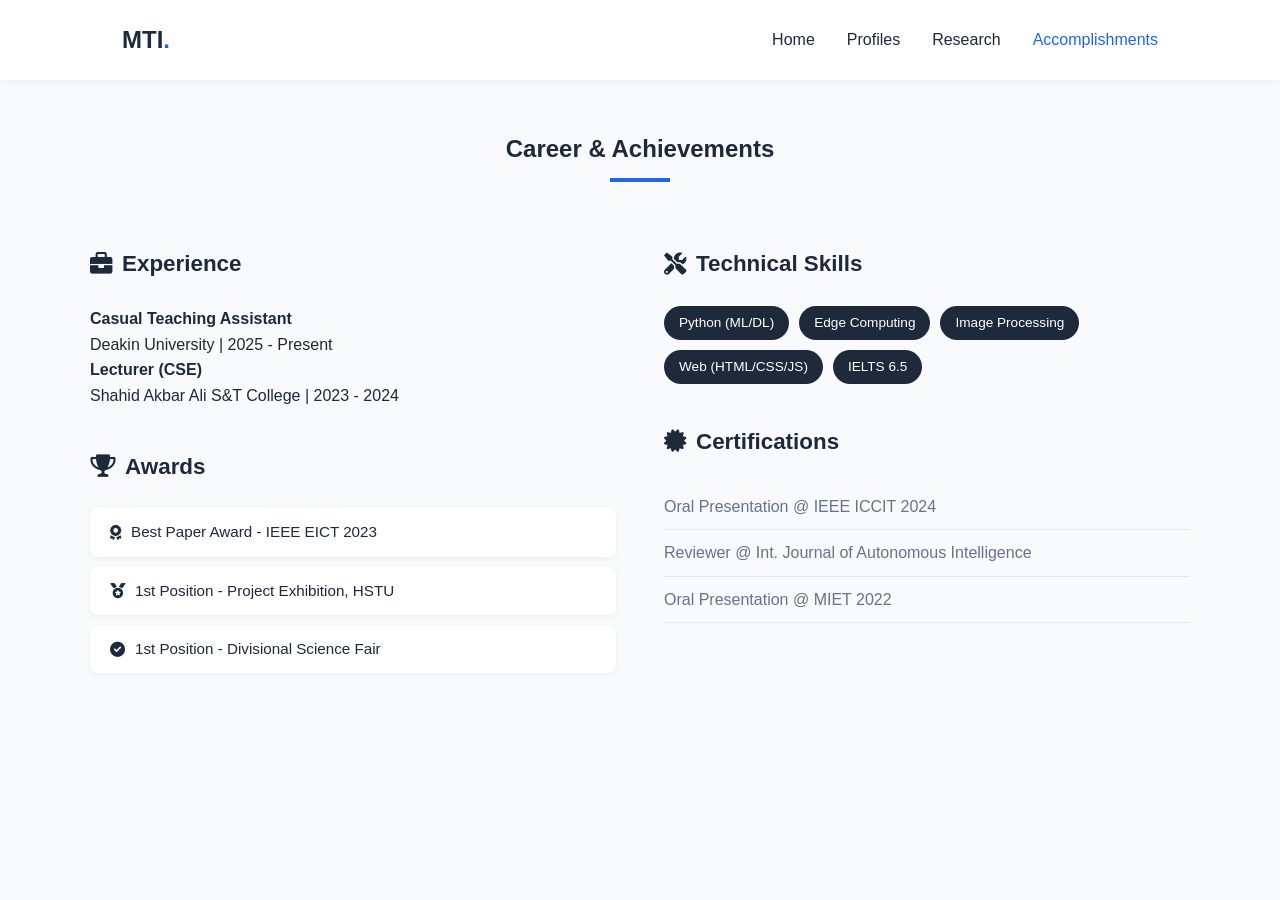
==== accomplishments.html @ 2b957a8a "Add files via upload" ====
<!DOCTYPE html>
<html lang="en">
<head>
    <meta charset="UTF-8">
    <meta name="viewport" content="width=device-width, initial-scale=1.0">
    <title>Accomplishments | Md. Touhid Islam</title>
    <link rel="stylesheet" href="style.css">
    <link rel="stylesheet" href="https://cdnjs.cloudflare.com/ajax/libs/font-awesome/6.0.0/css/all.min.css">
</head>
<body>

    <nav class="navbar">
        <div class="container">
            <a href="index.html" class="logo">MTI<span>.</span></a>
            <ul class="nav-links">
                <li><a href="index.html">Home</a></li>
                <li><a href="profiles.html">Profiles</a></li>
                <li><a href="research.html">Research</a></li>
                <li><a href="accomplishments.html" class="active">Accomplishments</a></li>
            </ul>
        </div>
    </nav>
    <section class="container" style="padding: 50px 0;">
        <div class="section-title">
            <h2>Career & Achievements</h2>
            <div class="underline"></div>
        </div>

        <div class="accomplishments-grid">
            <div class="acc-col">
                <h3 class="sub-heading"><i class="fas fa-briefcase"></i> Experience</h3>
                <div class="timeline">
                    <div class="timeline-item">
                        <div class="marker"></div>
                        <div class="content">
                            <h4>Casual Teaching Assistant</h4>
                            <span>Deakin University | 2025 - Present</span>
                        </div>
                    </div>
                    <div class="timeline-item">
                        <div class="marker"></div>
                        <div class="content">
                            <h4>Lecturer (CSE)</h4>
                            <span>Shahid Akbar Ali S&T College | 2023 - 2024</span>
                        </div>
                    </div>
                </div>

                <h3 class="sub-heading" style="margin-top: 40px;"><i class="fas fa-trophy"></i> Awards</h3>
                <div class="award-box">
                    <div class="award-pill"><i class="fas fa-award"></i> Best Paper Award - IEEE EICT 2023</div>
                    <div class="award-pill"><i class="fas fa-medal"></i> 1st Position - Project Exhibition, HSTU</div>
                    <div class="award-pill"><i class="fas fa-check-circle"></i> 1st Position - Divisional Science Fair</div>
                </div>
            </div>

            <div class="acc-col">
                <h3 class="sub-heading"><i class="fas fa-tools"></i> Technical Skills</h3>
                <div class="skills-grid">
                    <div class="skill-tag">Python (ML/DL)</div>
                    <div class="skill-tag">Edge Computing</div>
                    <div class="skill-tag">Image Processing</div>
                    <div class="skill-tag">Web (HTML/CSS/JS)</div>
                    <div class="skill-tag">IELTS 6.5</div>
                </div>

                <h3 class="sub-heading" style="margin-top: 40px;"><i class="fas fa-certificate"></i> Certifications</h3>
                <ul class="cert-list">
                    <li>Oral Presentation @ IEEE ICCIT 2024</li>
                    <li>Reviewer @ Int. Journal of Autonomous Intelligence</li>
                    <li>Oral Presentation @ MIET 2022</li>
                </ul>
            </div>
        </div>
    </section>
</body>
</html>
---- style.css ----
:root {
    --primary: #2563eb;
    --dark: #1e293b;
    --light: #f8fafc;
    --grey: #64748b;
    --white: #ffffff;
    --transition: all 0.3s ease;
}

* {
    margin: 0;
    padding: 0;
    box-sizing: border-box;
}

body {
    font-family: 'Inter', sans-serif;
    line-height: 1.6;
    color: var(--dark);
    background-color: var(--light);
}

.container {
    max-width: 1100px;
    margin: 0 auto;
    padding: 0 2rem;
}

/* Navbar */
.navbar {
    background: rgba(255, 255, 255, 0.9);
    backdrop-filter: blur(10px);
    height: 80px;
    display: flex;
    align-items: center;
    position: sticky;
    top: 0;
    z-index: 1000;
    box-shadow: 0 2px 10px rgba(0,0,0,0.05);
}

.navbar .container {
    display: flex;
    justify-content: space-between;
    align-items: center;
    width: 100%;
}

.logo {
    font-size: 1.5rem;
    font-weight: 700;
    text-decoration: none;
    color: var(--dark);
}

.logo span { color: var(--primary); }

.nav-links {
    display: flex;
    list-style: none;
}

.nav-links li a {
    text-decoration: none;
    color: var(--dark);
    margin-left: 2rem;
    font-weight: 500;
    transition: var(--transition);
}

.nav-links li a:hover, .nav-links li a.active {
    color: var(--primary);
}

/* Hero Section */
.hero {
    padding: 60px 0 80px; /* Reduced from 100px to 60px on top */
    background: linear-gradient(135deg, #f8fafc 0%, #e2e8f0 100%);
    text-align: center;
}

/* Circular Avatar at Top - Tighter margins */
.hero-avatar {
    width: 110px; /* Slightly larger looks more 'standard' */
    height: 110px;
    margin: 0 auto 15px; /* Reduced bottom margin from 20px to 15px */
    border-radius: 50%;
    overflow: hidden;
    border: 4px solid var(--white); /* Thicker border for better pop */
    box-shadow: 0 10px 25px rgba(0,0,0,0.1);
    transition: var(--transition);
}

.hero-avatar:hover {
    transform: scale(1.05); /* Subtle zoom when you hover */
}

.hero-avatar img {
    width: 100%;
    height: 100%;
    object-fit: cover;
}

/* Tighten the text spacing slightly */
.hero h1 {
    font-size: 3rem; /* Slightly smaller to keep it compact */
    margin-bottom: 0.5rem;
    letter-spacing: -1px;
}

.hero-bio {
    max-width: 600px;
    margin: 0 auto 1.5rem; /* Reduced from 2rem to 1.5rem */
    color: var(--grey);
    font-size: 1.05rem;
}

.greeting {
    color: var(--primary);
    font-weight: 600;
    letter-spacing: 2px;
    text-transform: uppercase;
    margin-bottom: 1rem;
}

.hero h1 {
    font-size: 3.5rem;
    margin-bottom: 1rem;
}

.hero-bio {
    max-width: 600px;
    margin: 0 auto 2rem;
    color: var(--grey);
    font-size: 1.1rem;
}

.btn {
    padding: 0.8rem 2rem;
    border-radius: 50px;
    text-decoration: none;
    font-weight: 600;
    transition: var(--transition);
    display: inline-block;
    margin: 0 0.5rem;
}

.btn.primary {
    background: var(--primary);
    color: white;
}

.btn.secondary {
    border: 2px solid var(--primary);
    color: var(--primary);
}

.btn:hover {
    transform: translateY(-3px);
    box-shadow: 0 5px 15px rgba(37, 99, 235, 0.2);
}

/* Cards */
.info-cards {
    display: grid;
    grid-template-columns: repeat(auto-fit, minmax(250px, 1fr));
    gap: 2rem;
    margin-top: -50px;
}

.card {
    background: white;
    padding: 2.5rem;
    border-radius: 15px;
    text-align: center;
    box-shadow: 0 10px 30px rgba(0,0,0,0.05);
    transition: var(--transition);
}

.card:hover { transform: translateY(-10px); }

.card i {
    font-size: 2.5rem;
    color: var(--primary);
    margin-bottom: 1.5rem;
}

/* Sections */
.about-section { padding: 100px 0; }
.about-text {
    text-align: justify;
}

/* About Image Container */
.about-image {
    display: flex;
    justify-content: center;
    align-items: center;
}

.image-wrapper {
    position: relative;
    width: 85%; /* Making it smaller than the original container */
    max-width: 300px; /* Constraining the max size */
    z-index: 1;
}

.image-wrapper img {
    width: 100%;
    border-radius: 15px;
    display: block;
    position: relative;
    z-index: 2;
    /* Optional: Subtle ash-colored border to blend with shadow */
    border: 1px solid rgba(100, 116, 139, 0.1);
}

/* Realistic Ash Blurry Shadow */
.image-wrapper::after {
    content: '';
    position: absolute;
    top: 15px;    /* Offset for depth */
    left: 15px;   /* Offset for depth */
    width: 100%;
    height: 100%;
    background: #64748b; /* Professional Ash/Slate color */
    filter: blur(25px);  /* Heavy blur for realism */
    opacity: 0.4;        /* Semi-transparent */
    border-radius: 15px;
    z-index: 1;          /* Behind the image */
}

.section-title {
    text-align: center;
    margin-bottom: 4rem;
}

.underline {
    width: 60px;
    height: 4px;
    background: var(--primary);
    margin: 10px auto;
}

.about-grid {
    display: grid;
    grid-template-columns: 1.2fr 0.8fr;
    gap: 4rem;
    align-items: center;
}

.education-timeline { margin-top: 2rem; }

.item {
    border-left: 2px solid var(--primary);
    padding-left: 20px;
    margin-bottom: 1.5rem;
    position: relative;
}

.item::before {
    content: '';
    position: absolute;
    left: -7px;
    top: 0;
    width: 12px;
    height: 12px;
    background: var(--primary);
    border-radius: 50%;
}

.image-box img {
    width: 100%;
    border-radius: 20px;
    box-shadow: 20px 20px 0 var(--primary);
}

/* Footer */
footer {
    background: var(--dark);
    color: white;
    padding: 3rem 0;
    text-align: center;
    margin-top: 5rem;
}

.socials { margin-top: 1rem; }
.socials a {
    color: white;
    font-size: 1.5rem;
    margin: 0 10px;
    transition: var(--transition);
}

.socials a:hover { color: var(--primary); }

/* Mobile Responsive */
@media (max-width: 768px) {
    .nav-links { display: none; } /* Add a hamburger menu for real projects */
    .about-grid { grid-template-columns: 1fr; }
    .hero h1 { font-size: 2.5rem; }
}

/* Profiles Grid */
.profiles-grid {
    display: grid;
    grid-template-columns: repeat(auto-fit, minmax(280px, 1fr));
    gap: 20px;
    margin-top: 40px;
}

.profile-card {
    background: white;
    padding: 40px;
    border-radius: 15px;
    text-align: center;
    text-decoration: none;
    color: var(--dark);
    box-shadow: 0 4px 15px rgba(0,0,0,0.05);
    transition: var(--transition);
    border: 1px solid transparent;
}

.profile-card:hover {
    border-color: var(--primary);
    transform: translateY(-5px);
    box-shadow: 0 10px 25px rgba(37, 99, 235, 0.1);
}

.profile-card i {
    font-size: 3rem;
    color: var(--primary);
    margin-bottom: 20px;
}

/* Research List Styling */
.research-list {
    max-width: 800px;
    margin: 40px auto;
}

.research-item {
    background: white;
    padding: 25px;
    border-radius: 12px;
    margin-bottom: 20px;
    border-left: 5px solid var(--primary);
    box-shadow: 0 2px 10px rgba(0,0,0,0.03);
}

.tag {
    background: #dbeafe;
    color: var(--primary);
    padding: 4px 12px;
    border-radius: 20px;
    font-size: 0.8rem;
    font-weight: 600;
    text-transform: uppercase;
}

/* Timeline Box */
.timeline-box {
    background: white;
    padding: 30px;
    border-radius: 15px;
    box-shadow: 0 4px 15px rgba(0,0,0,0.05);
}

.timeline-box ul {
    list-style: none;
    margin-top: 20px;
}

.timeline-box li {
    padding: 15px 0;
    border-bottom: 1px solid #e2e8f0;
}

.timeline-box li:last-child { border: none; }


/* Publication Cards for FULL list */
.pub-grid {
    display: flex;
    flex-direction: column;
    gap: 1.5rem;
    margin-top: 2rem;
}

.pub-card {
    background: #fff;
    padding: 2rem;
    border-radius: 12px;
    box-shadow: 0 4px 12px rgba(0,0,0,0.05);
    border-left: 5px solid var(--primary);
    transition: var(--transition);
}

.pub-card.highlight {
    background: #f0f7ff;
    border-left-color: #f59e0b;
}

.pub-tag {
    font-size: 0.75rem;
    font-weight: 800;
    text-transform: uppercase;
    padding: 4px 10px;
    border-radius: 4px;
    margin-bottom: 10px;
    display: inline-block;
}

.pub-tag.journal { background: #dbeafe; color: #1e40af; }
.pub-tag.conference { background: #fef3c7; color: #92400e; }

.ieee-text { font-size: 1rem; color: #334155; line-height: 1.6; }
.ieee-text i { color: #000; }
.impact { font-size: 0.85rem; color: var(--grey); margin-top: 10px; font-weight: 600; }

/* Accomplishments Grid */
.accomplishments-grid {
    display: grid;
    grid-template-columns: 1fr 1fr;
    gap: 3rem;
    margin-top: 2rem;
}

.sub-heading {
    display: flex;
    align-items: center;
    gap: 10px;
    font-size: 1.4rem;
    margin-bottom: 1.5rem;
    color: var(--dark);
}

.award-pill {
    background: #fff;
    padding: 12px 20px;
    border-radius: 8px;
    margin-bottom: 10px;
    box-shadow: 0 2px 6px rgba(0,0,0,0.05);
    font-size: 0.95rem;
    display: flex;
    align-items: center;
    gap: 10px;
}

.skills-grid {
    display: flex;
    flex-wrap: wrap;
    gap: 10px;
}

.skill-tag {
    background: var(--dark);
    color: #fff;
    padding: 6px 15px;
    border-radius: 50px;
    font-size: 0.85rem;
}

.cert-list {
    list-style: none;
}

.cert-list li {
    padding: 10px 0;
    border-bottom: 1px solid #e2e8f0;
    color: var(--grey);
}

@media (max-width: 900px) {
    .accomplishments-grid { grid-template-columns: 1fr; }
}
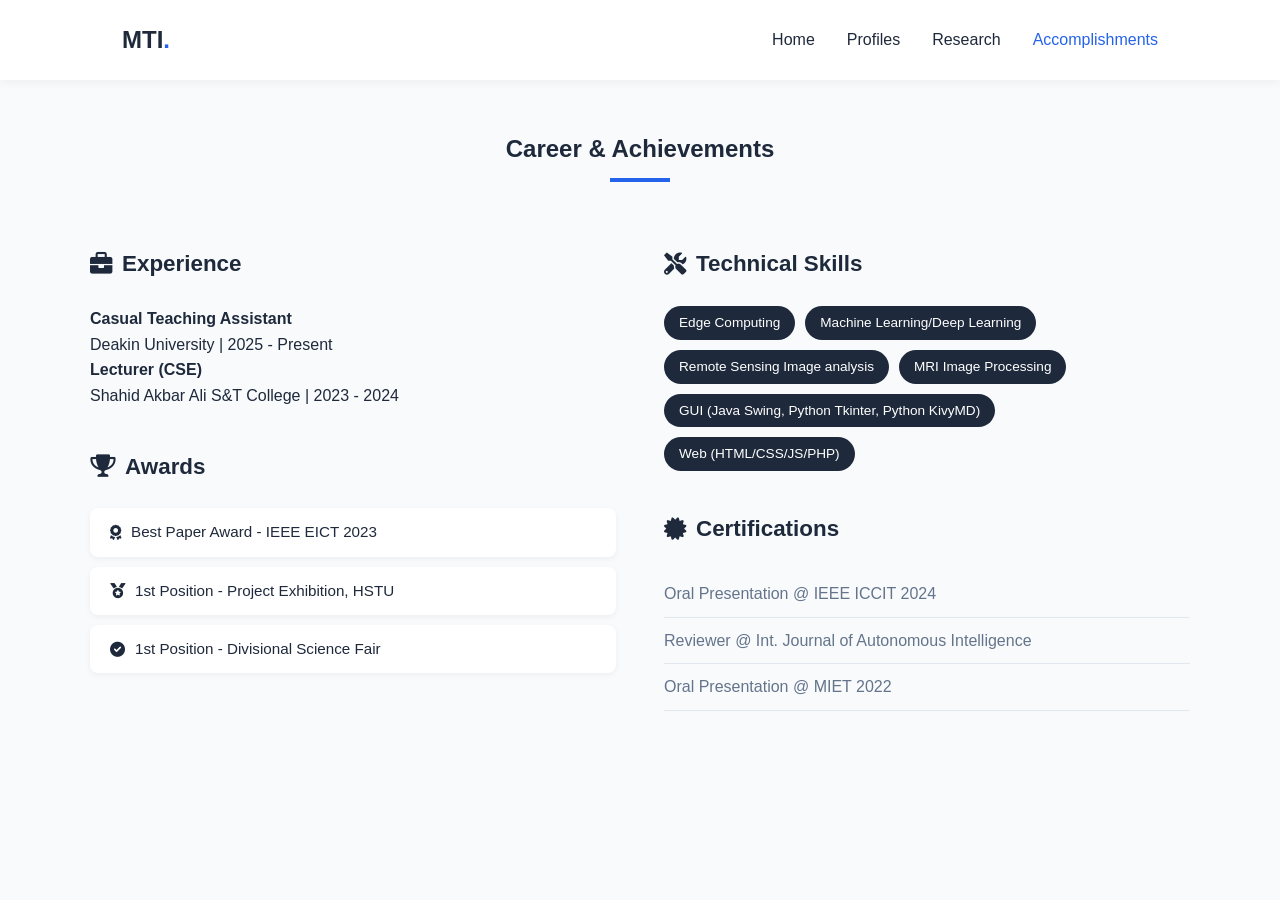
==== commit 8beeee71: "Revise accomplishments and technical skills section Updated technical skills and removed IELTS menti" ====
--- a/accomplishments.html
+++ b/accomplishments.html
@@ -57,11 +57,13 @@
             <div class="acc-col">
                 <h3 class="sub-heading"><i class="fas fa-tools"></i> Technical Skills</h3>
                 <div class="skills-grid">
-                    <div class="skill-tag">Python (ML/DL)</div>
                     <div class="skill-tag">Edge Computing</div>
-                    <div class="skill-tag">Image Processing</div>
-                    <div class="skill-tag">Web (HTML/CSS/JS)</div>
-                    <div class="skill-tag">IELTS 6.5</div>
+                    <div class="skill-tag">Machine Learning/Deep Learning</div>
+                    <div class="skill-tag">Remote Sensing Image analysis</div>
+                    <div class="skill-tag">MRI Image Processing</div>
+                    <div class="skill-tag">GUI (Java Swing, Python Tkinter, Python KivyMD)</div>
+                    <div class="skill-tag">Web (HTML/CSS/JS/PHP)</div>
+                    <!-- <div class="skill-tag">IELTS 6.5</div> -->
                 </div>
 
                 <h3 class="sub-heading" style="margin-top: 40px;"><i class="fas fa-certificate"></i> Certifications</h3>
@@ -74,4 +76,5 @@
         </div>
     </section>
 </body>
-</html>+
+</html>
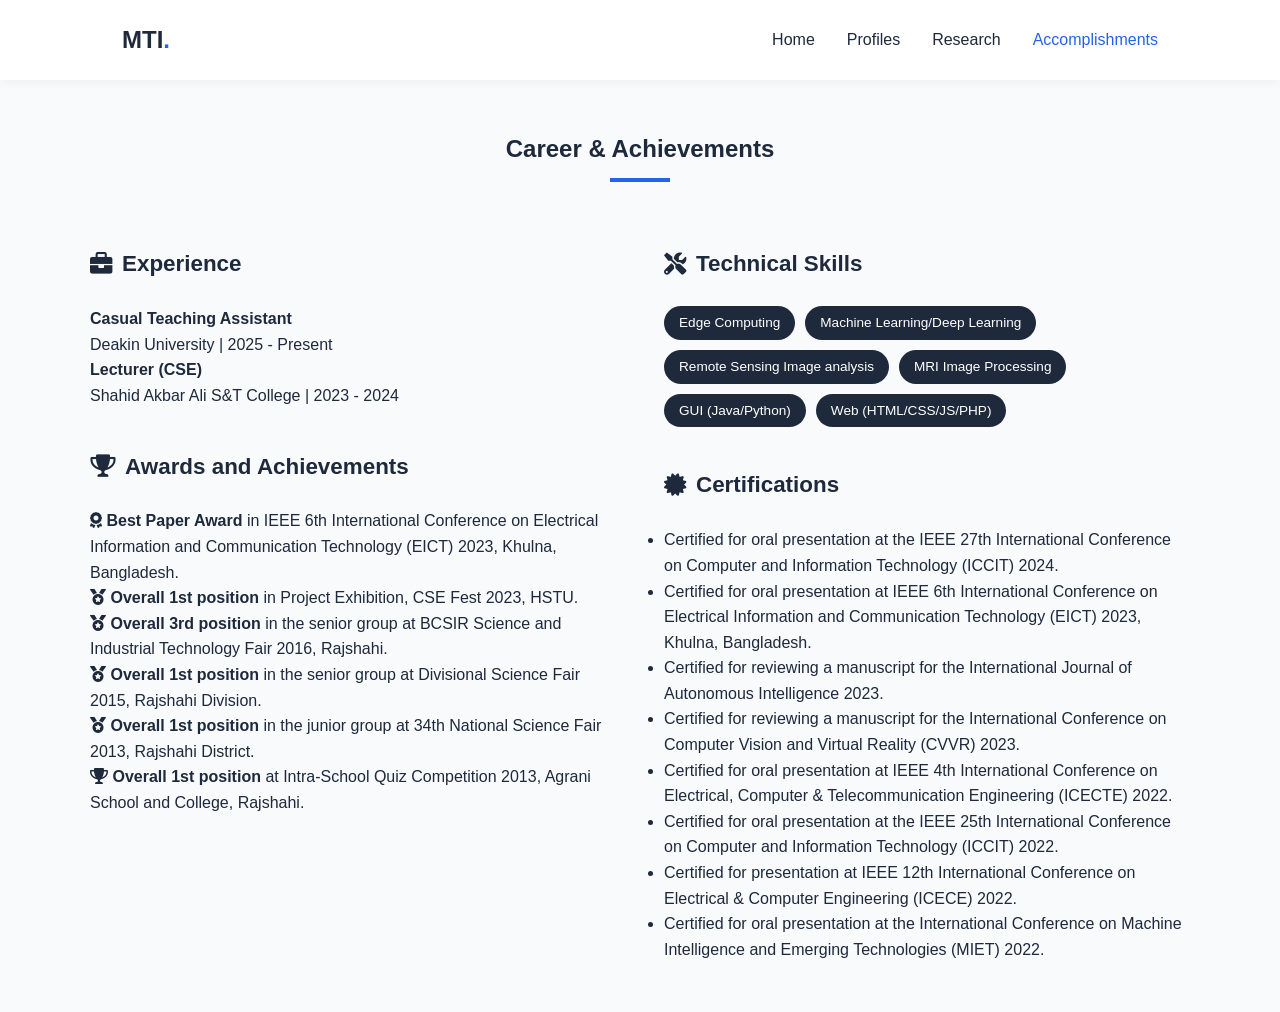
==== commit 01f539d5: "Revise accomplishments section with detailed entries Updated the accomplishments section with detail" ====
--- a/accomplishments.html
+++ b/accomplishments.html
@@ -20,6 +20,7 @@
             </ul>
         </div>
     </nav>
+
     <section class="container" style="padding: 50px 0;">
         <div class="section-title">
             <h2>Career & Achievements</h2>
@@ -46,11 +47,32 @@
                     </div>
                 </div>
 
-                <h3 class="sub-heading" style="margin-top: 40px;"><i class="fas fa-trophy"></i> Awards</h3>
-                <div class="award-box">
-                    <div class="award-pill"><i class="fas fa-award"></i> Best Paper Award - IEEE EICT 2023</div>
-                    <div class="award-pill"><i class="fas fa-medal"></i> 1st Position - Project Exhibition, HSTU</div>
-                    <div class="award-pill"><i class="fas fa-check-circle"></i> 1st Position - Divisional Science Fair</div>
+                <h3 class="sub-heading" style="margin-top: 40px;"><i class="fas fa-trophy"></i> Awards and Achievements</h3>
+                <div class="award-box-detailed">
+                    <div class="award-entry">
+                        <i class="fas fa-award"></i>
+                        <span><strong>Best Paper Award</strong> in IEEE 6th International Conference on Electrical Information and Communication Technology (EICT) 2023, Khulna, Bangladesh.</span>
+                    </div>
+                    <div class="award-entry">
+                        <i class="fas fa-medal"></i>
+                        <span><strong>Overall 1st position</strong> in Project Exhibition, CSE Fest 2023, HSTU.</span>
+                    </div>
+                    <div class="award-entry">
+                        <i class="fas fa-medal"></i>
+                        <span><strong>Overall 3rd position</strong> in the senior group at BCSIR Science and Industrial Technology Fair 2016, Rajshahi.</span>
+                    </div>
+                    <div class="award-entry">
+                        <i class="fas fa-medal"></i>
+                        <span><strong>Overall 1st position</strong> in the senior group at Divisional Science Fair 2015, Rajshahi Division.</span>
+                    </div>
+                    <div class="award-entry">
+                        <i class="fas fa-medal"></i>
+                        <span><strong>Overall 1st position</strong> in the junior group at 34th National Science Fair 2013, Rajshahi District.</span>
+                    </div>
+                    <div class="award-entry">
+                        <i class="fas fa-trophy"></i>
+                        <span><strong>Overall 1st position</strong> at Intra-School Quiz Competition 2013, Agrani School and College, Rajshahi.</span>
+                    </div>
                 </div>
             </div>
 
@@ -61,20 +83,25 @@
                     <div class="skill-tag">Machine Learning/Deep Learning</div>
                     <div class="skill-tag">Remote Sensing Image analysis</div>
                     <div class="skill-tag">MRI Image Processing</div>
-                    <div class="skill-tag">GUI (Java Swing, Python Tkinter, Python KivyMD)</div>
+                    <div class="skill-tag">GUI (Java/Python)</div>
                     <div class="skill-tag">Web (HTML/CSS/JS/PHP)</div>
-                    <!-- <div class="skill-tag">IELTS 6.5</div> -->
                 </div>
 
                 <h3 class="sub-heading" style="margin-top: 40px;"><i class="fas fa-certificate"></i> Certifications</h3>
-                <ul class="cert-list">
-                    <li>Oral Presentation @ IEEE ICCIT 2024</li>
-                    <li>Reviewer @ Int. Journal of Autonomous Intelligence</li>
-                    <li>Oral Presentation @ MIET 2022</li>
+                <ul class="cert-list-detailed">
+                    <li>Certified for oral presentation at the IEEE 27th International Conference on Computer and Information Technology (ICCIT) 2024.</li>
+                    <li>Certified for oral presentation at IEEE 6th International Conference on Electrical Information and Communication Technology (EICT) 2023, Khulna, Bangladesh.</li>
+                    <li>Certified for reviewing a manuscript for the International Journal of Autonomous Intelligence 2023.</li>
+                    <li>Certified for reviewing a manuscript for the International Conference on Computer Vision and Virtual Reality (CVVR) 2023.</li>
+                    <li>Certified for oral presentation at IEEE 4th International Conference on Electrical, Computer & Telecommunication Engineering (ICECTE) 2022.</li>
+                    <li>Certified for oral presentation at the IEEE 25th International Conference on Computer and Information Technology (ICCIT) 2022.</li>
+                    <li>Certified for presentation at IEEE 12th International Conference on Electrical & Computer Engineering (ICECE) 2022.</li>
+                    <li>Certified for oral presentation at the International Conference on Machine Intelligence and Emerging Technologies (MIET) 2022.</li>
                 </ul>
             </div>
         </div>
     </section>
+
+    
 </body>
-
 </html>
--- a/style.css
+++ b/style.css
@@ -475,3 +475,47 @@
     .accomplishments-grid { grid-template-columns: 1fr; }
 }
 
+
+.interests-container {
+    background: white;
+    padding: 30px;
+    border-radius: 15px;
+    box-shadow: 0 4px 15px rgba(0,0,0,0.05);
+    margin-bottom: 50px;
+    border-top: 4px solid var(--primary);
+}
+
+.sub-heading-modern {
+    font-size: 1.4rem;
+    color: var(--dark);
+    margin-bottom: 20px;
+    display: flex;
+    align-items: center;
+    gap: 12px;
+}
+
+.interests-tags {
+    display: flex;
+    flex-wrap: wrap;
+    gap: 12px;
+}
+
+.interest-tag {
+    background: #f1f5f9;
+    color: var(--primary);
+    padding: 8px 18px;
+    border-radius: 50px;
+    font-size: 0.95rem;
+    font-weight: 600;
+    transition: var(--transition);
+    border: 1px solid #e2e8f0;
+}
+
+.interest-tag:hover {
+    background: var(--primary);
+    color: white;
+    transform: translateY(-2px);
+    box-shadow: 0 4px 10px rgba(37, 99, 235, 0.2);
+}
+
+
